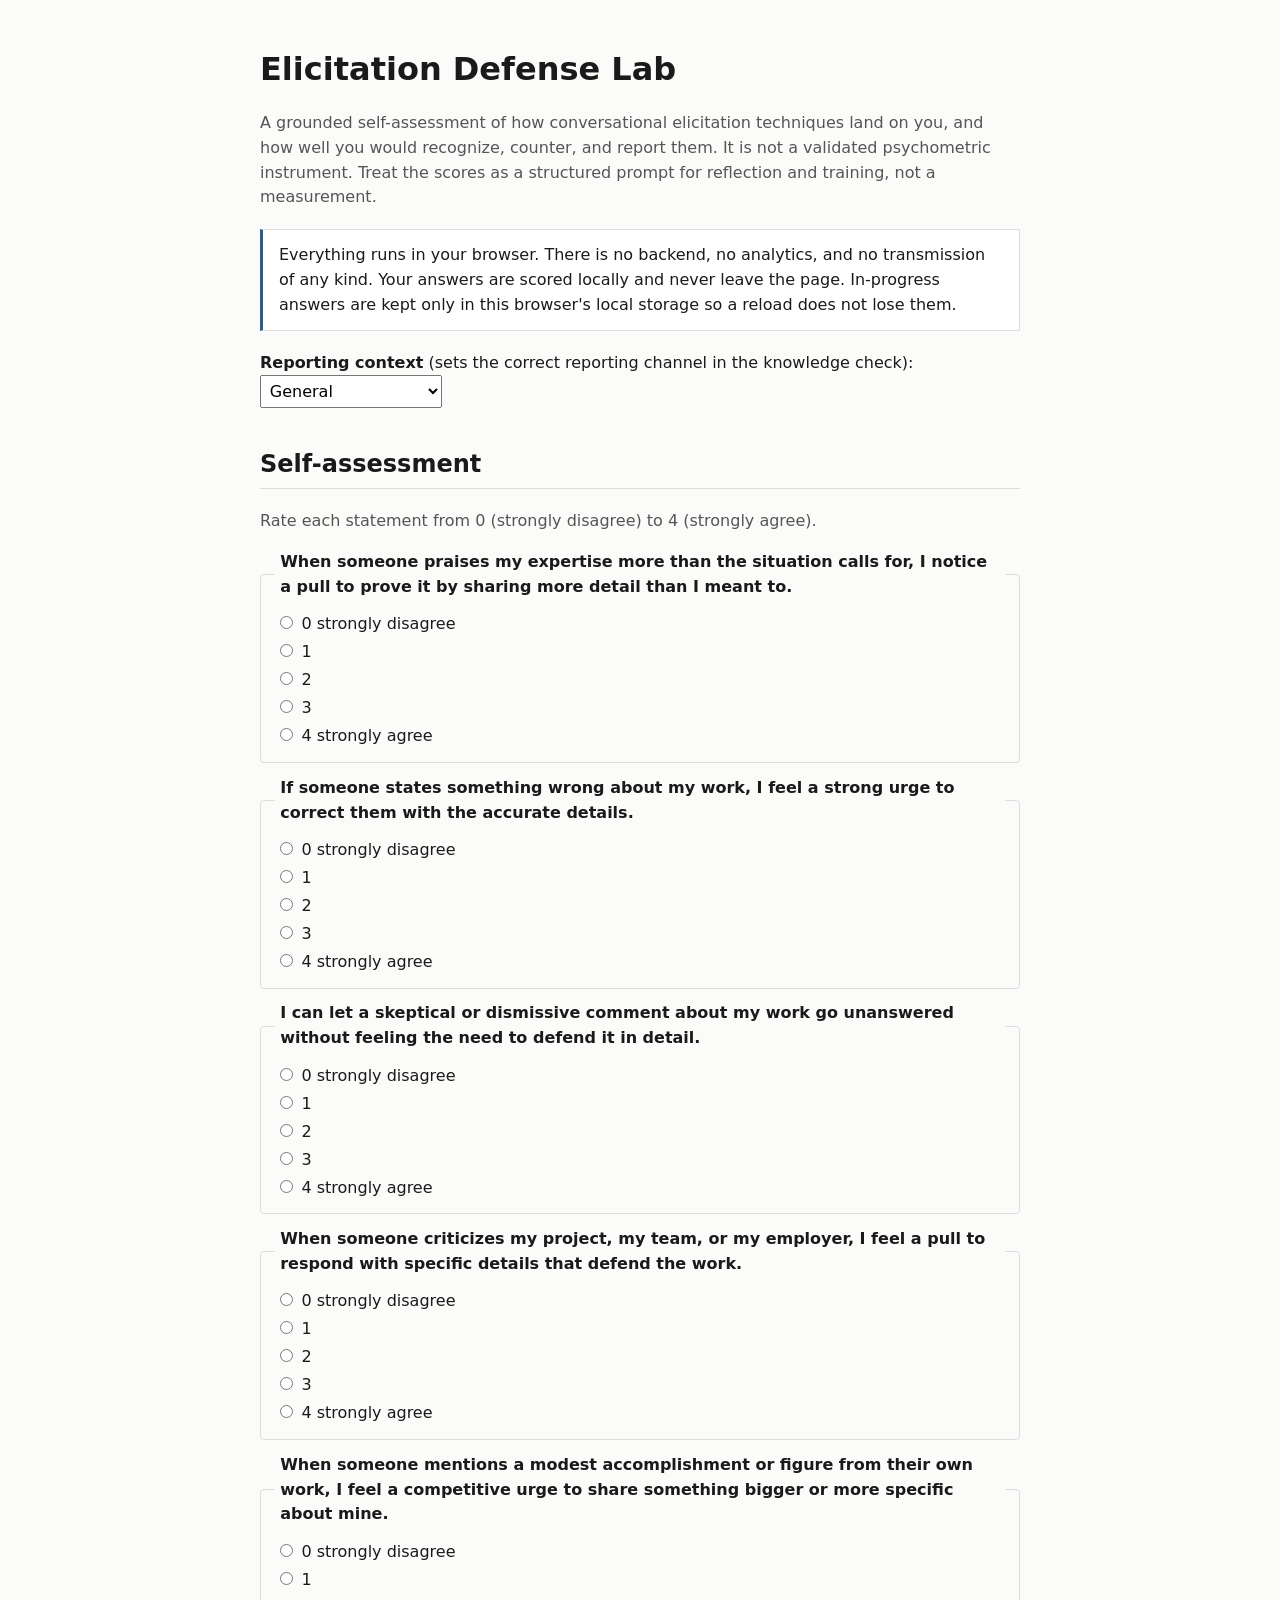
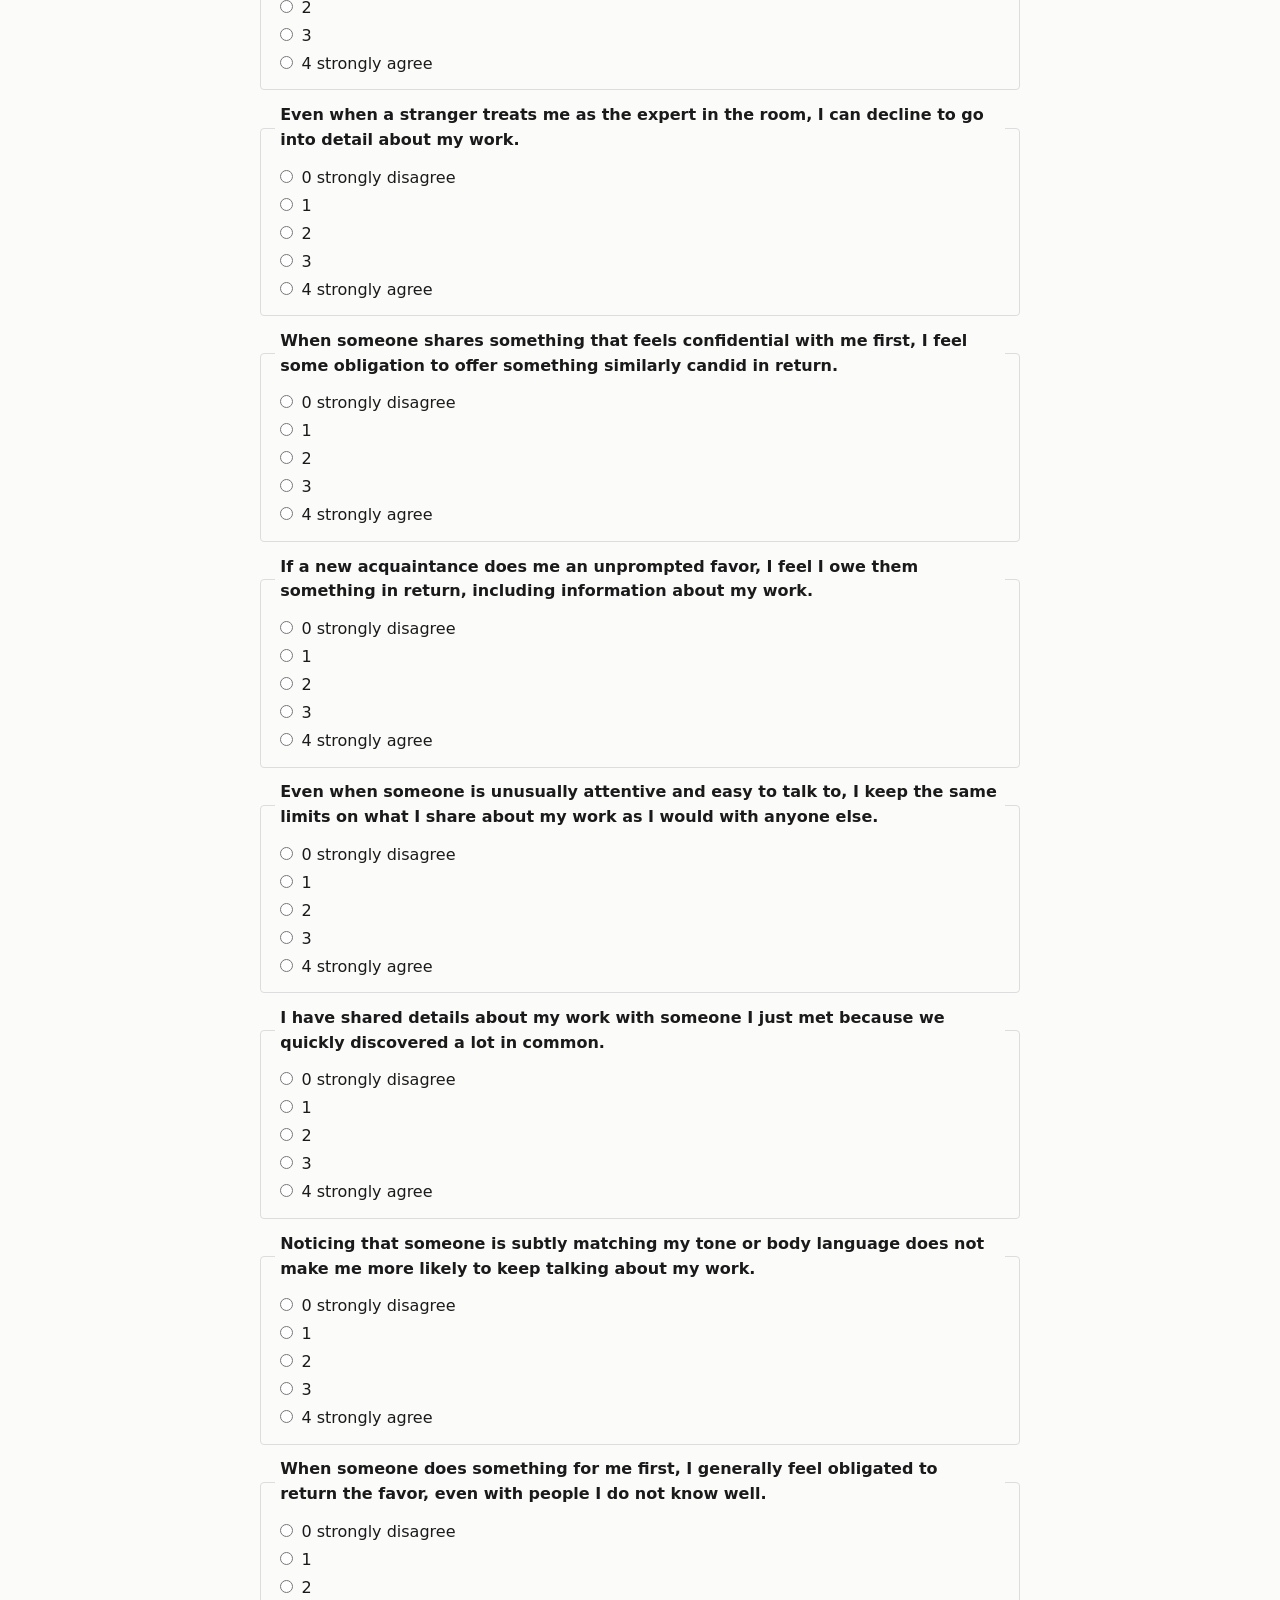
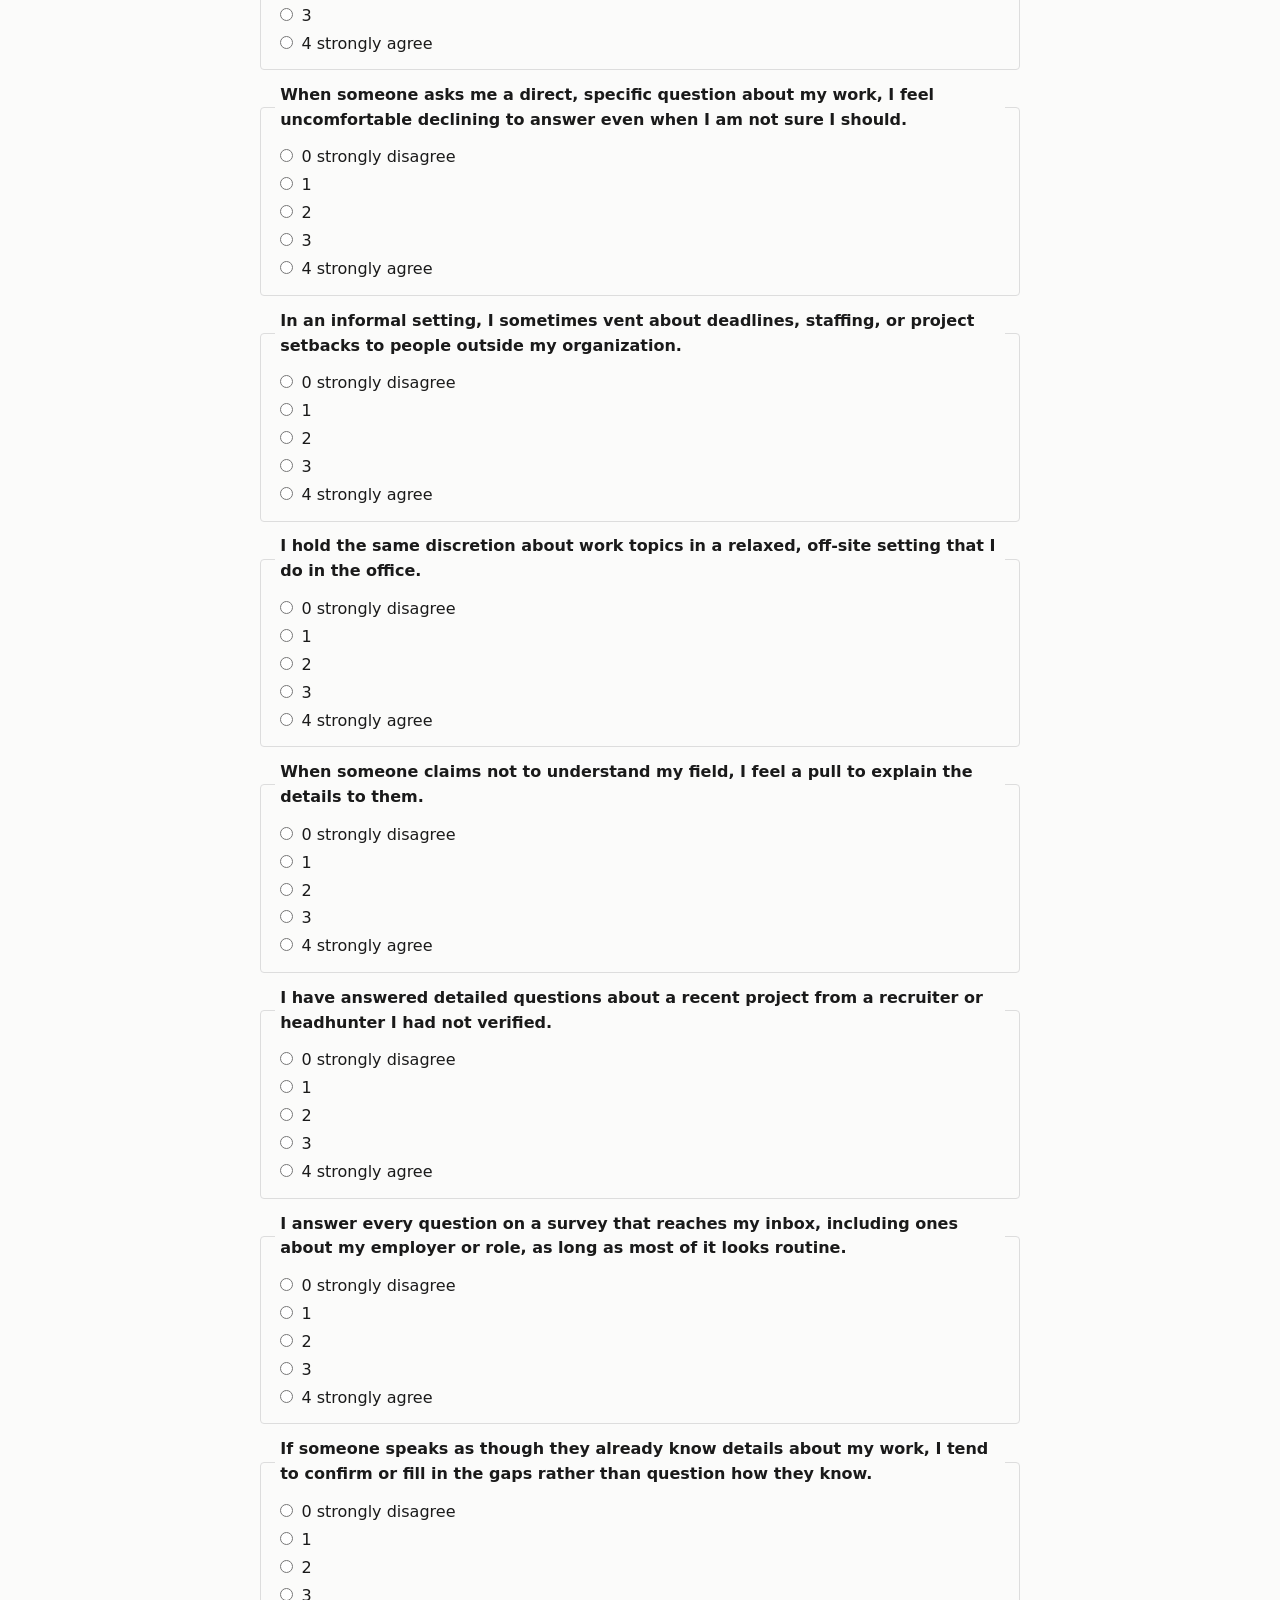
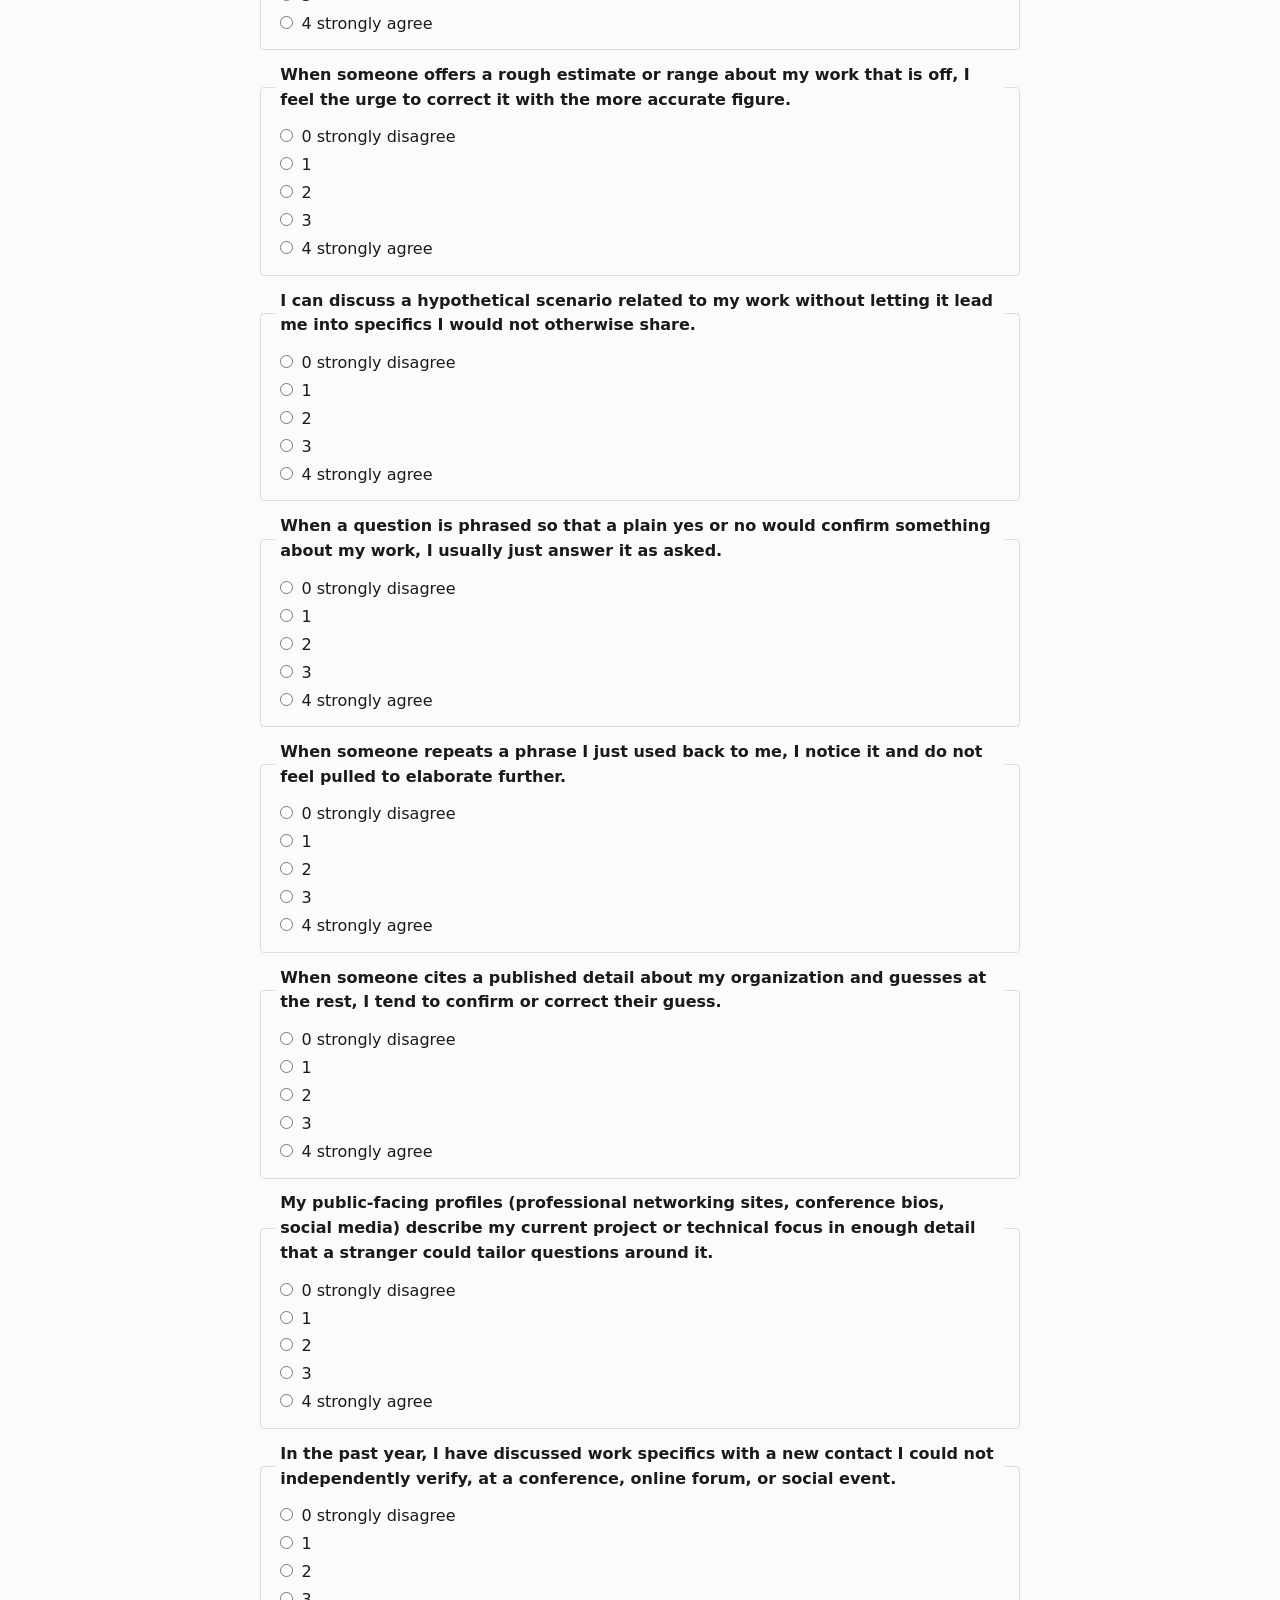
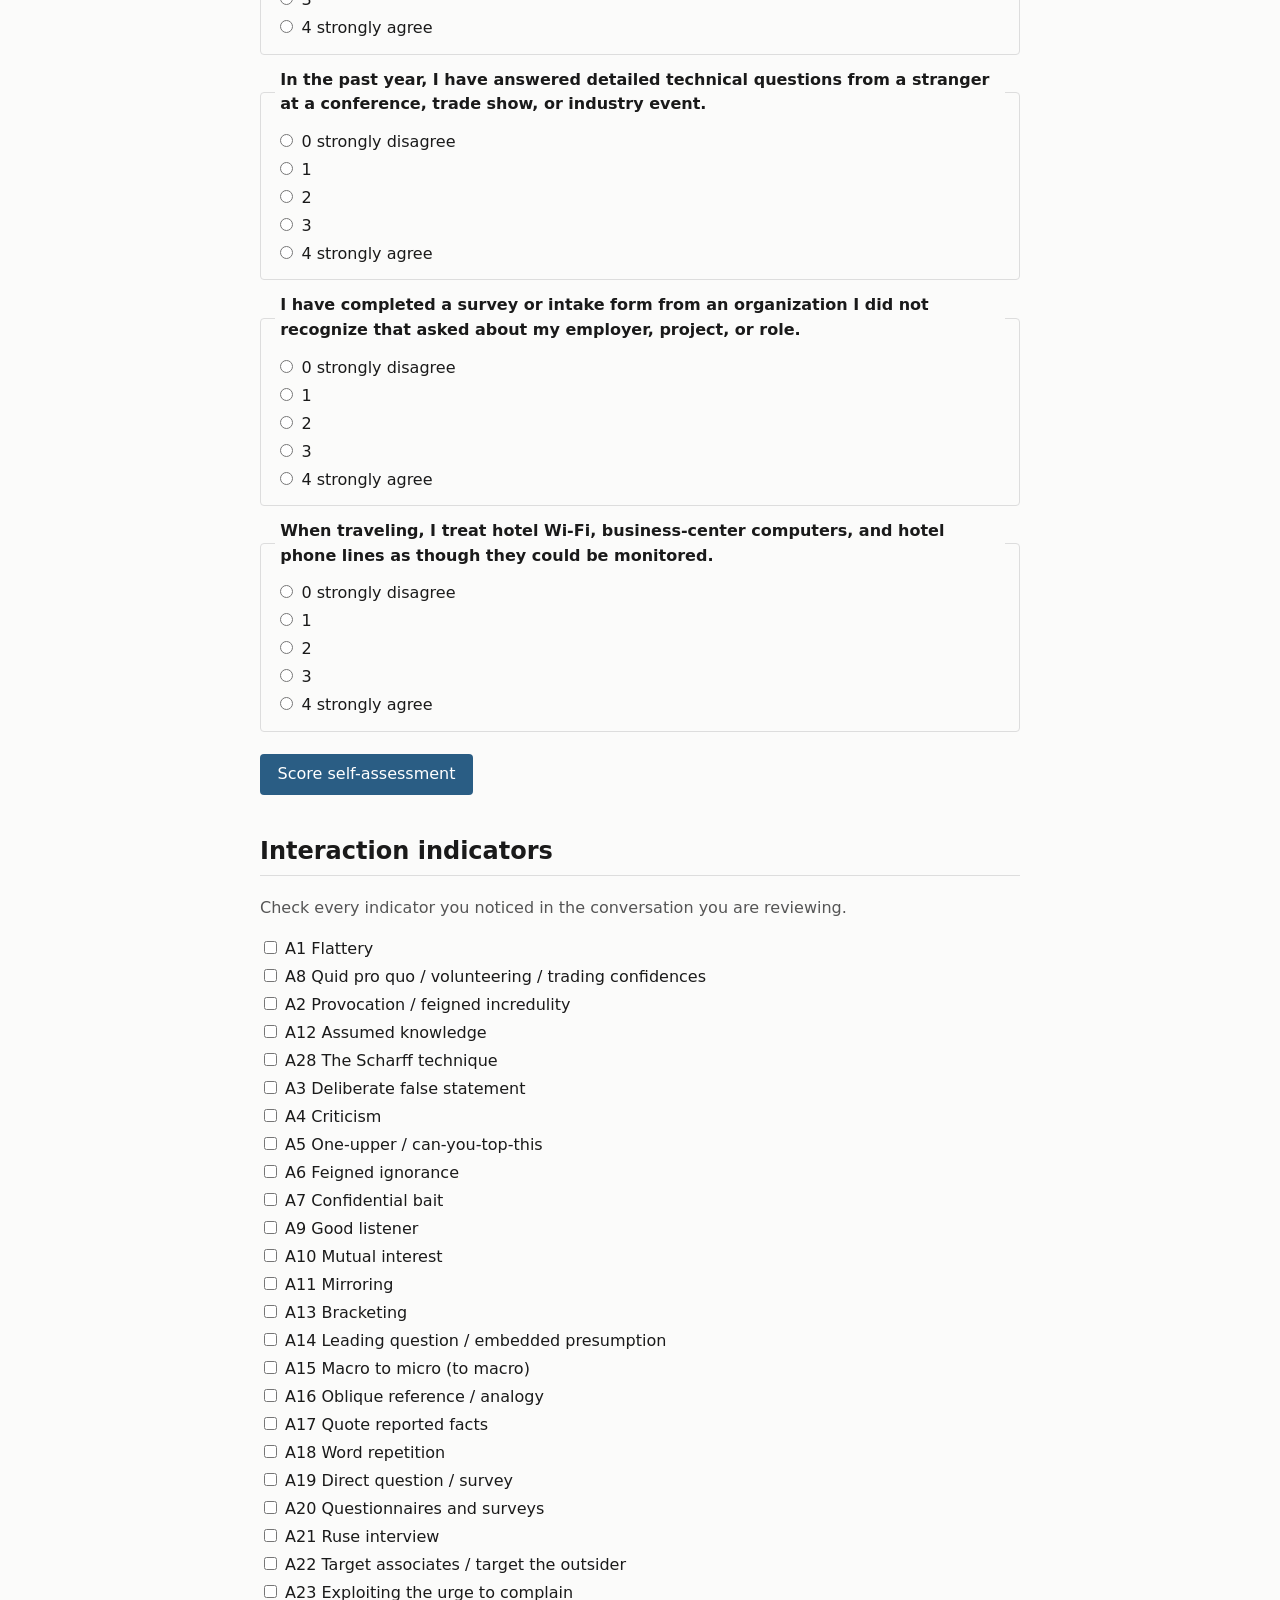
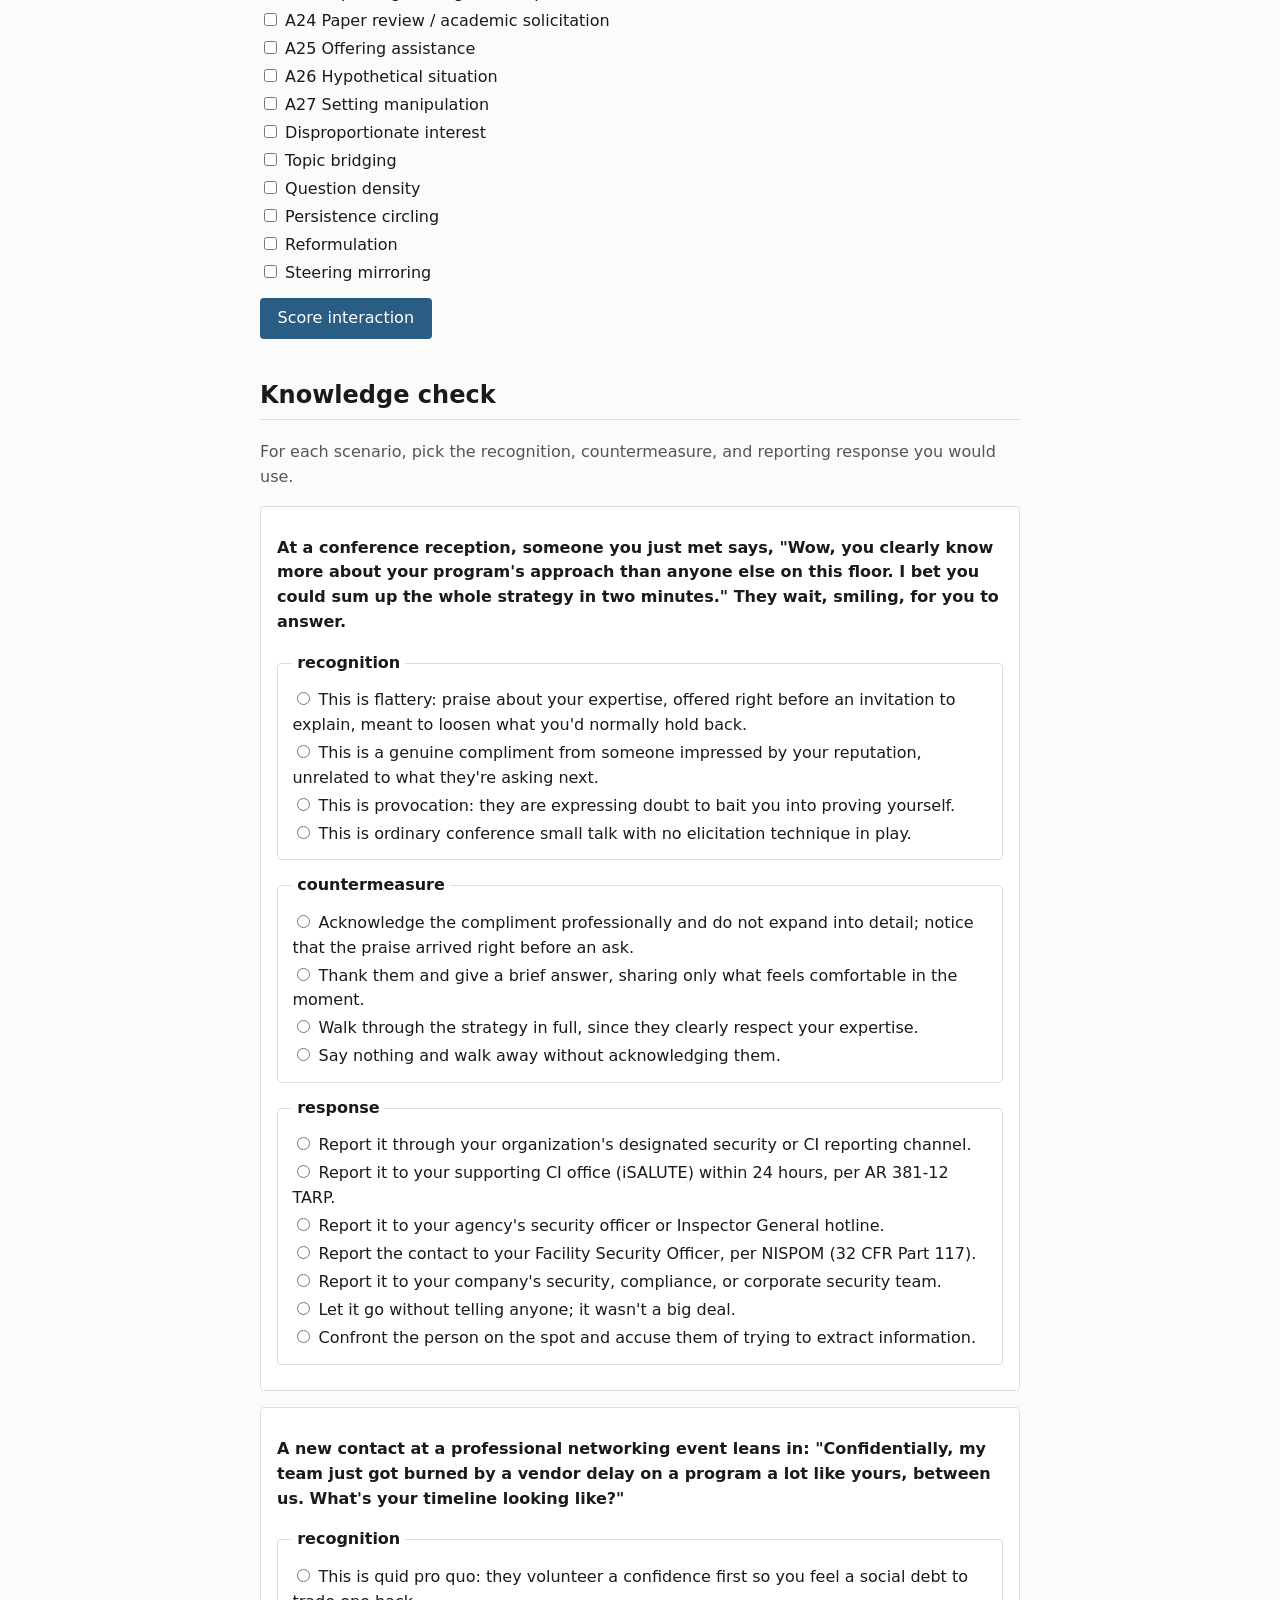
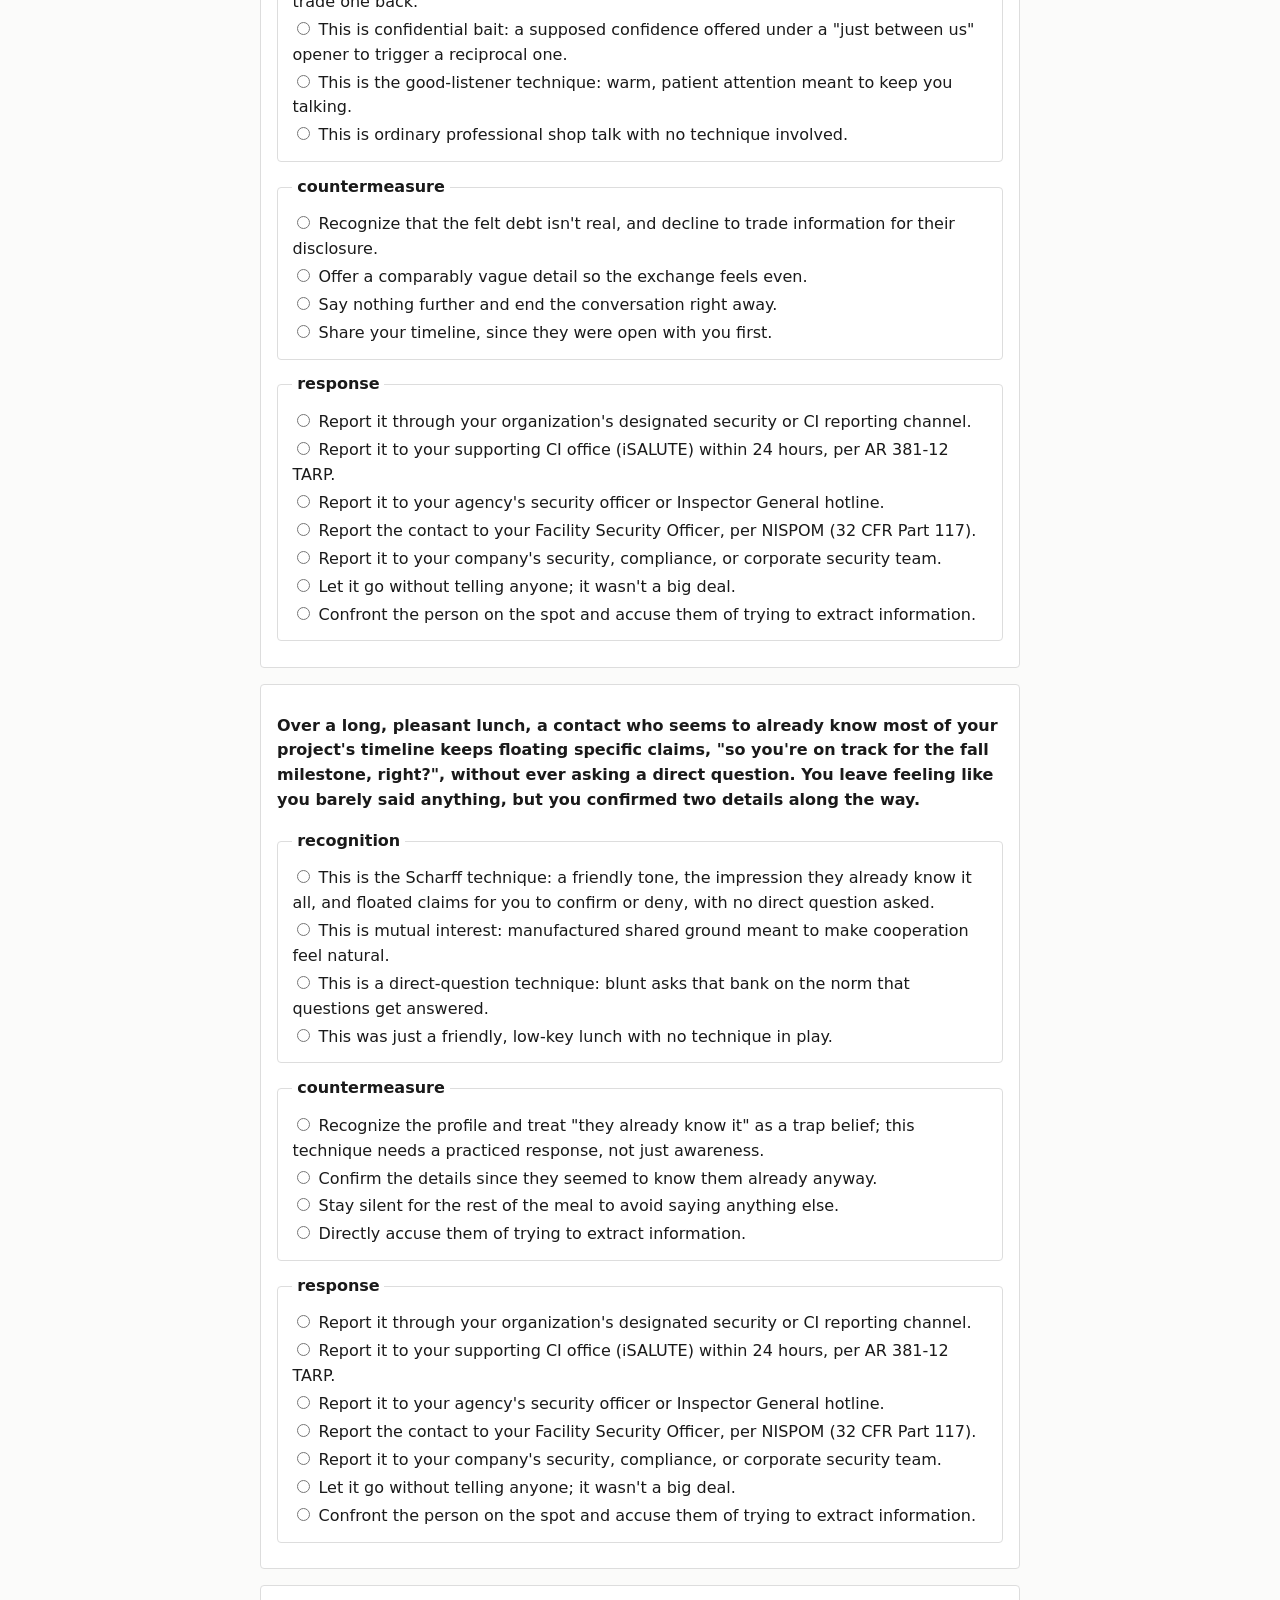
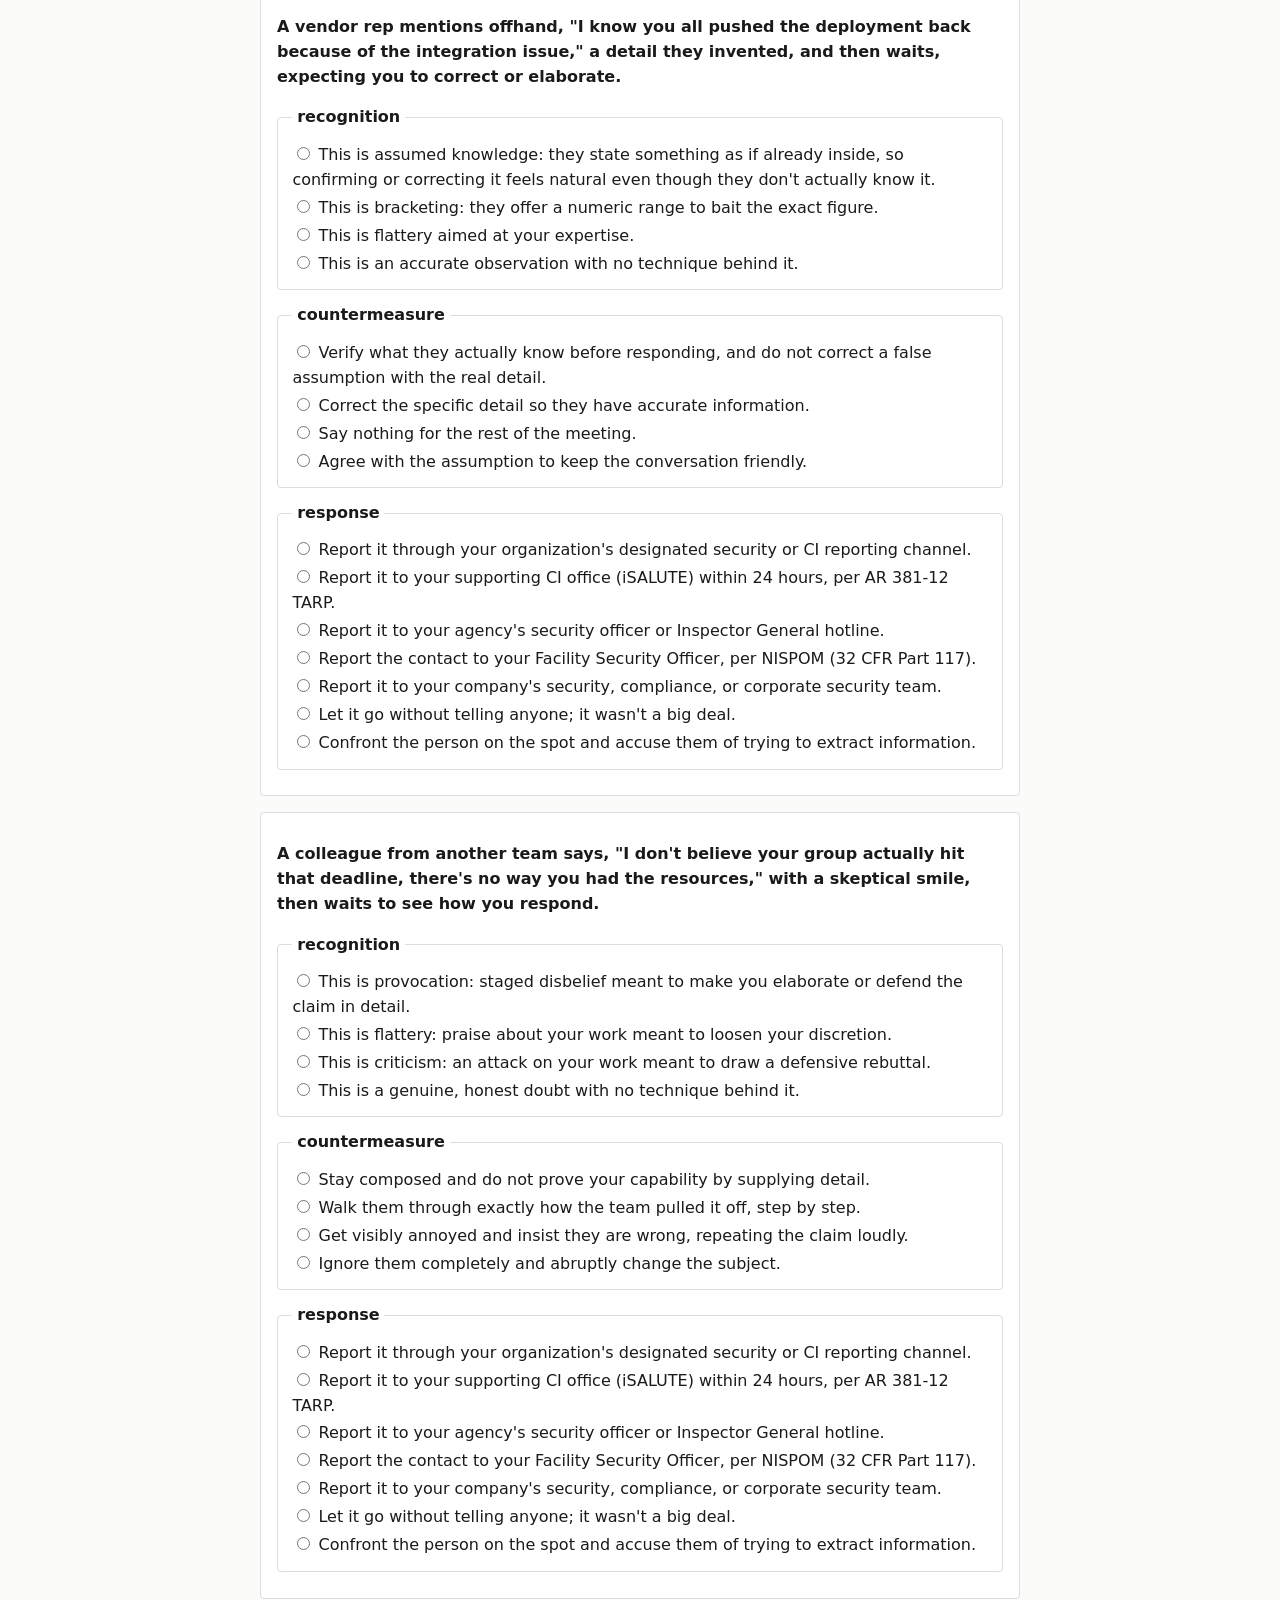
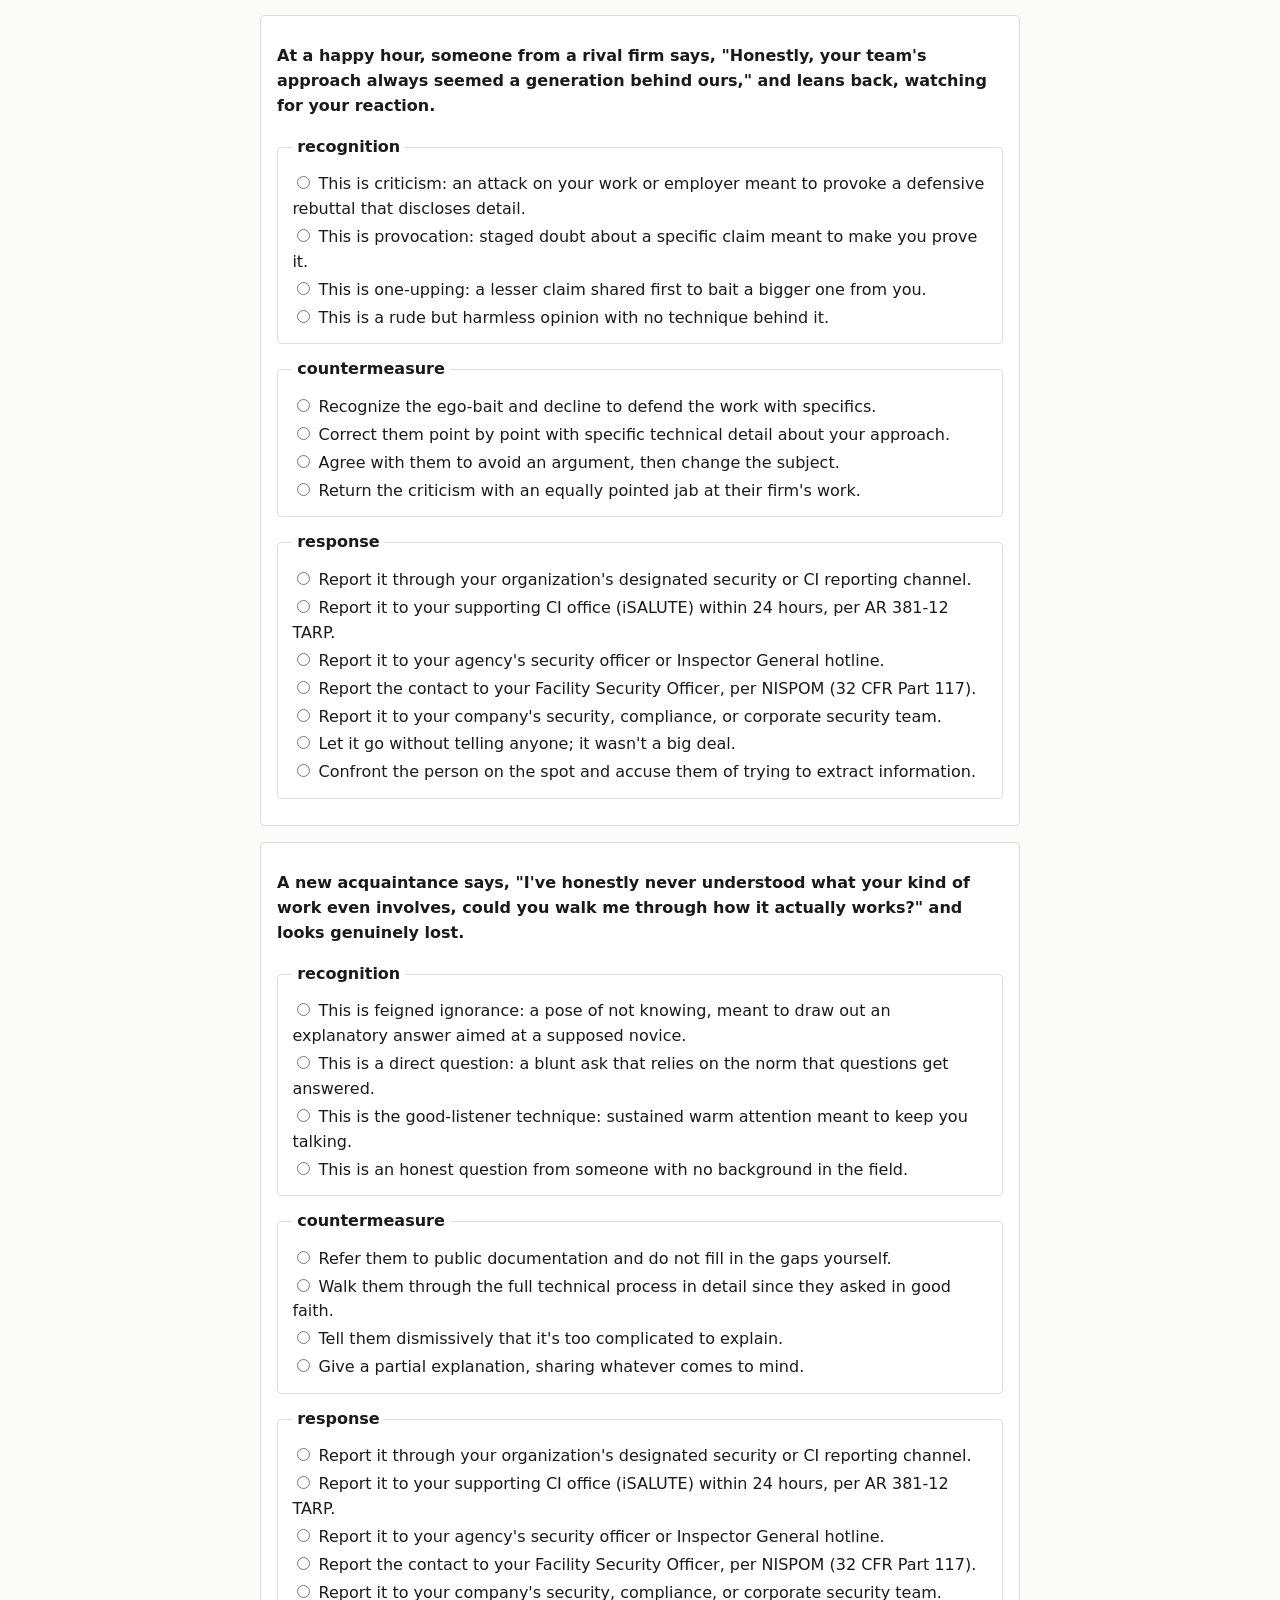
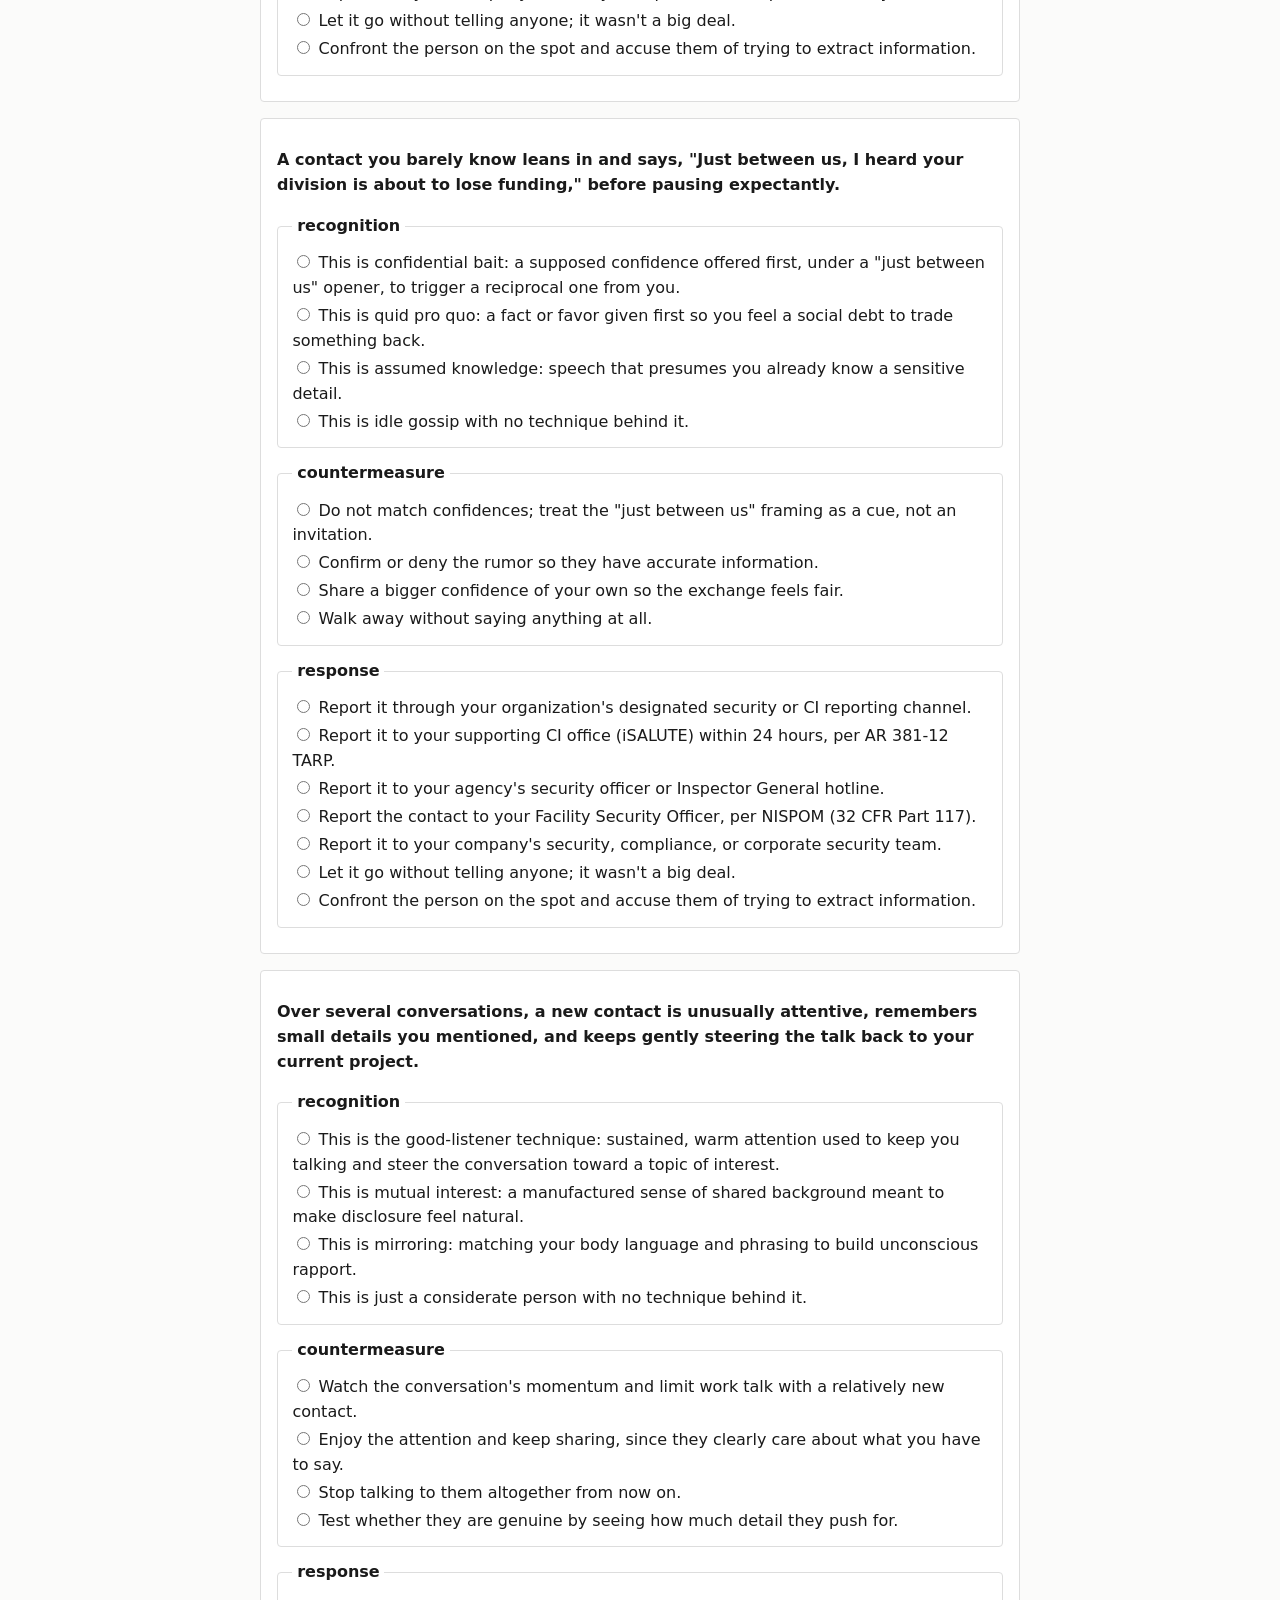
==== web/index.html @ 2da835b1 "Add static assessment page with Python/JS scoring parity test" ====
<!DOCTYPE html>
<html lang="en">
<head>
  <meta charset="utf-8">
  <meta name="viewport" content="width=device-width, initial-scale=1">
  <title>Elicitation Defense Lab</title>
  <style>
    :root {
      --fg: #1a1a1a;
      --muted: #555;
      --bg: #fbfbfa;
      --card: #fff;
      --line: #ddd;
      --accent: #2a5d84;
      --flag: #8a3324;
    }
    body {
      margin: 0;
      font: 16px/1.55 system-ui, sans-serif;
      color: var(--fg);
      background: var(--bg);
    }
    main { max-width: 760px; margin: 0 auto; padding: 1.5rem 1.2rem 4rem; }
    h1 { margin-bottom: .2rem; }
    h2 { margin-top: 2.4rem; border-bottom: 1px solid var(--line); padding-bottom: .3rem; }
    .note { color: var(--muted); }
    .privacy {
      background: var(--card);
      border: 1px solid var(--line);
      border-left: 3px solid var(--accent);
      padding: .8rem 1rem;
      margin: 1.2rem 0;
    }
    fieldset.item { border: 1px solid var(--line); border-radius: 4px; margin: .8rem 0; padding: .6rem .9rem; }
    fieldset.item legend { font-weight: 600; padding: 0 .3rem; }
    label.likert, label.check, label.choice { display: block; margin: .2rem 0; cursor: pointer; }
    .scenario { background: var(--card); border: 1px solid var(--line); border-radius: 4px; padding: .8rem 1rem; margin: 1rem 0; }
    .scenario > p:first-child { font-weight: 600; }
    button {
      font: inherit;
      background: var(--accent);
      color: #fff;
      border: 0;
      border-radius: 4px;
      padding: .5rem 1.1rem;
      margin-top: .6rem;
      cursor: pointer;
    }
    select { font: inherit; padding: .3rem; }
    #result { background: var(--card); border: 1px solid var(--line); border-radius: 4px; padding: 1rem 1.2rem; margin-top: 1.5rem; }
    .flag { color: var(--flag); font-weight: 600; }
    pre { background: #f2f2f0; border: 1px solid var(--line); border-radius: 4px; padding: .7rem; overflow-x: auto; font-size: .85rem; }
    #load-error { color: var(--flag); }
    .context-row { margin: 1rem 0; }
  </style>
</head>
<body>
<main>
  <h1>Elicitation Defense Lab</h1>
  <p class="note">A grounded self-assessment of how conversational elicitation techniques land on you, and how well you would recognize, counter, and report them. It is not a validated psychometric instrument. Treat the scores as a structured prompt for reflection and training, not a measurement.</p>

  <div class="privacy">
    Everything runs in your browser. There is no backend, no analytics, and no
    transmission of any kind. Your answers are scored locally and never leave the
    page. In-progress answers are kept only in this browser's local storage so a
    reload does not lose them.
  </div>

  <p id="load-error" hidden></p>

  <div class="context-row">
    <label for="context"><strong>Reporting context</strong> (sets the correct reporting channel in the knowledge check):</label><br>
    <select id="context">
      <option value="general">General</option>
      <option value="dod">DoD</option>
      <option value="federal">Federal civilian</option>
      <option value="cleared_contractor">Cleared contractor</option>
      <option value="private_industry">Private industry</option>
    </select>
  </div>

  <h2>Self-assessment</h2>
  <p class="note">Rate each statement from 0 (strongly disagree) to 4 (strongly agree).</p>
  <div id="self-items"></div>
  <button id="self-run">Score self-assessment</button>

  <h2>Interaction indicators</h2>
  <p class="note">Check every indicator you noticed in the conversation you are reviewing.</p>
  <div id="interaction-items"></div>
  <button id="interaction-run">Score interaction</button>

  <h2>Knowledge check</h2>
  <p class="note">For each scenario, pick the recognition, countermeasure, and reporting response you would use.</p>
  <div id="knowledge-items"></div>
  <button id="knowledge-run">Score knowledge check</button>

  <section id="result" hidden>
    <h2>Result</h2>
    <div id="result-summary"></div>
    <h3>Emitted event</h3>
    <p class="note">The event a scoring run produces. On a deployment this is what a security team would receive; here it stays in the page.</p>
    <pre id="event-json"></pre>
    <h3>What a defender would query</h3>
    <p class="note">The same event, seen from the detection side. These are the KQL and SPL a defender would run over the assessment feed.</p>
    <pre id="kql"></pre>
    <pre id="spl"></pre>
  </section>
</main>
<script type="module" src="app.js"></script>
</body>
</html>
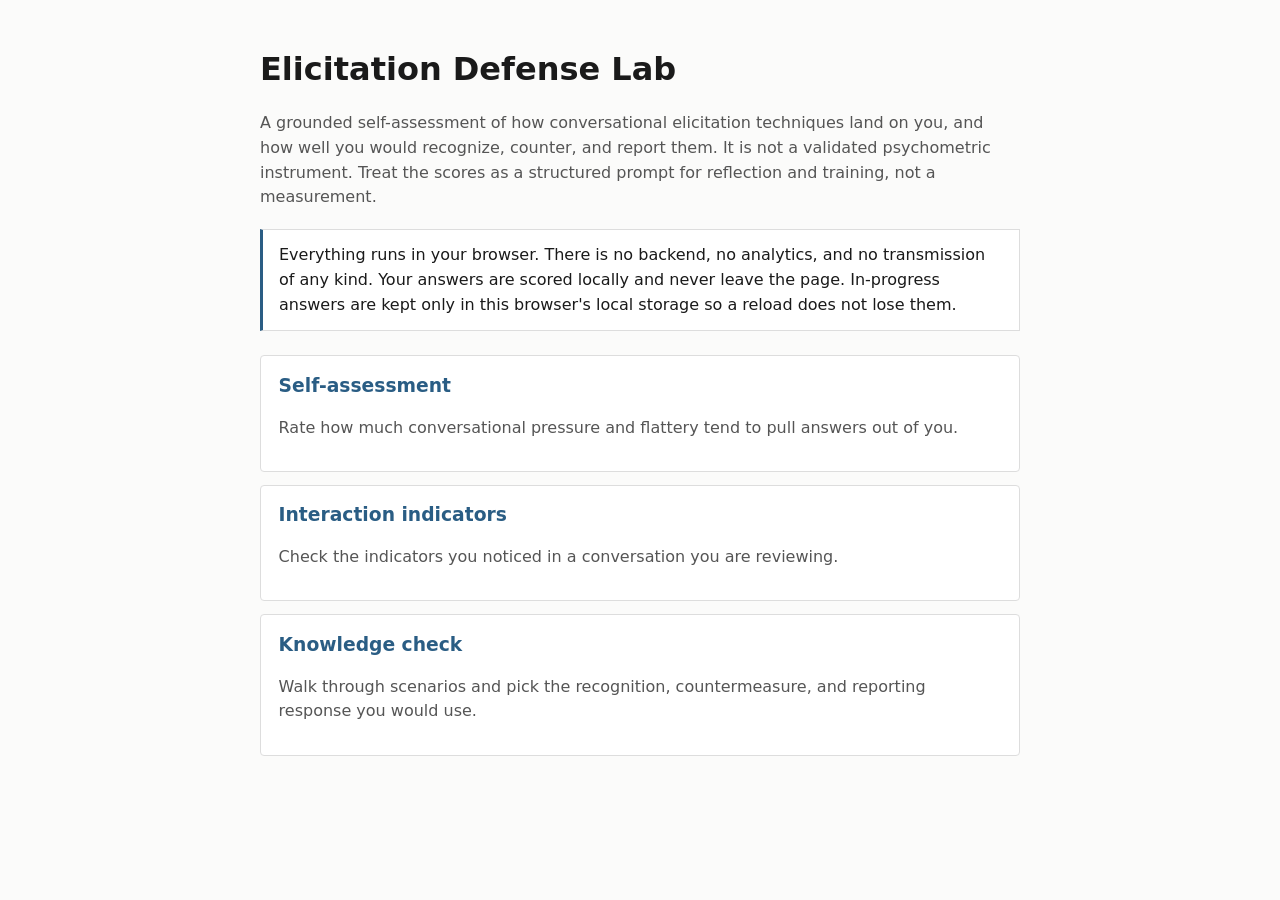
==== commit 3218e234: "Split web page into landing hub plus three module pages Each module (self-assessment, interaction, k" ====
--- a/web/index.html
+++ b/web/index.html
@@ -4,55 +4,7 @@
   <meta charset="utf-8">
   <meta name="viewport" content="width=device-width, initial-scale=1">
   <title>Elicitation Defense Lab</title>
-  <style>
-    :root {
-      --fg: #1a1a1a;
-      --muted: #555;
-      --bg: #fbfbfa;
-      --card: #fff;
-      --line: #ddd;
-      --accent: #2a5d84;
-      --flag: #8a3324;
-    }
-    body {
-      margin: 0;
-      font: 16px/1.55 system-ui, sans-serif;
-      color: var(--fg);
-      background: var(--bg);
-    }
-    main { max-width: 760px; margin: 0 auto; padding: 1.5rem 1.2rem 4rem; }
-    h1 { margin-bottom: .2rem; }
-    h2 { margin-top: 2.4rem; border-bottom: 1px solid var(--line); padding-bottom: .3rem; }
-    .note { color: var(--muted); }
-    .privacy {
-      background: var(--card);
-      border: 1px solid var(--line);
-      border-left: 3px solid var(--accent);
-      padding: .8rem 1rem;
-      margin: 1.2rem 0;
-    }
-    fieldset.item { border: 1px solid var(--line); border-radius: 4px; margin: .8rem 0; padding: .6rem .9rem; }
-    fieldset.item legend { font-weight: 600; padding: 0 .3rem; }
-    label.likert, label.check, label.choice { display: block; margin: .2rem 0; cursor: pointer; }
-    .scenario { background: var(--card); border: 1px solid var(--line); border-radius: 4px; padding: .8rem 1rem; margin: 1rem 0; }
-    .scenario > p:first-child { font-weight: 600; }
-    button {
-      font: inherit;
-      background: var(--accent);
-      color: #fff;
-      border: 0;
-      border-radius: 4px;
-      padding: .5rem 1.1rem;
-      margin-top: .6rem;
-      cursor: pointer;
-    }
-    select { font: inherit; padding: .3rem; }
-    #result { background: var(--card); border: 1px solid var(--line); border-radius: 4px; padding: 1rem 1.2rem; margin-top: 1.5rem; }
-    .flag { color: var(--flag); font-weight: 600; }
-    pre { background: #f2f2f0; border: 1px solid var(--line); border-radius: 4px; padding: .7rem; overflow-x: auto; font-size: .85rem; }
-    #load-error { color: var(--flag); }
-    .context-row { margin: 1rem 0; }
-  </style>
+  <link rel="stylesheet" href="style.css">
 </head>
 <body>
 <main>
@@ -66,46 +18,20 @@
     reload does not lose them.
   </div>
 
-  <p id="load-error" hidden></p>
-
-  <div class="context-row">
-    <label for="context"><strong>Reporting context</strong> (sets the correct reporting channel in the knowledge check):</label><br>
-    <select id="context">
-      <option value="general">General</option>
-      <option value="dod">DoD</option>
-      <option value="federal">Federal civilian</option>
-      <option value="cleared_contractor">Cleared contractor</option>
-      <option value="private_industry">Private industry</option>
-    </select>
-  </div>
-
-  <h2>Self-assessment</h2>
-  <p class="note">Rate each statement from 0 (strongly disagree) to 4 (strongly agree).</p>
-  <div id="self-items"></div>
-  <button id="self-run">Score self-assessment</button>
-
-  <h2>Interaction indicators</h2>
-  <p class="note">Check every indicator you noticed in the conversation you are reviewing.</p>
-  <div id="interaction-items"></div>
-  <button id="interaction-run">Score interaction</button>
-
-  <h2>Knowledge check</h2>
-  <p class="note">For each scenario, pick the recognition, countermeasure, and reporting response you would use.</p>
-  <div id="knowledge-items"></div>
-  <button id="knowledge-run">Score knowledge check</button>
-
-  <section id="result" hidden>
-    <h2>Result</h2>
-    <div id="result-summary"></div>
-    <h3>Emitted event</h3>
-    <p class="note">The event a scoring run produces. On a deployment this is what a security team would receive; here it stays in the page.</p>
-    <pre id="event-json"></pre>
-    <h3>What a defender would query</h3>
-    <p class="note">The same event, seen from the detection side. These are the KQL and SPL a defender would run over the assessment feed.</p>
-    <pre id="kql"></pre>
-    <pre id="spl"></pre>
-  </section>
+  <ul class="modules">
+    <li>
+      <h3><a href="self.html">Self-assessment</a></h3>
+      <p class="note">Rate how much conversational pressure and flattery tend to pull answers out of you.</p>
+    </li>
+    <li>
+      <h3><a href="interaction.html">Interaction indicators</a></h3>
+      <p class="note">Check the indicators you noticed in a conversation you are reviewing.</p>
+    </li>
+    <li>
+      <h3><a href="knowledge.html">Knowledge check</a></h3>
+      <p class="note">Walk through scenarios and pick the recognition, countermeasure, and reporting response you would use.</p>
+    </li>
+  </ul>
 </main>
-<script type="module" src="app.js"></script>
 </body>
 </html>
--- a/web/style.css
+++ b/web/style.css
@@ -0,0 +1,59 @@
+:root {
+  --fg: #1a1a1a;
+  --muted: #555;
+  --bg: #fbfbfa;
+  --card: #fff;
+  --line: #ddd;
+  --accent: #2a5d84;
+  --flag: #8a3324;
+}
+body {
+  margin: 0;
+  font: 16px/1.55 system-ui, sans-serif;
+  color: var(--fg);
+  background: var(--bg);
+}
+main { max-width: 760px; margin: 0 auto; padding: 1.5rem 1.2rem 4rem; }
+h1 { margin-bottom: .2rem; }
+h2 { margin-top: 2.4rem; border-bottom: 1px solid var(--line); padding-bottom: .3rem; }
+.note { color: var(--muted); }
+.privacy {
+  background: var(--card);
+  border: 1px solid var(--line);
+  border-left: 3px solid var(--accent);
+  padding: .8rem 1rem;
+  margin: 1.2rem 0;
+}
+.back-link { display: inline-block; margin-bottom: 1rem; }
+.modules { list-style: none; margin: 1.5rem 0; padding: 0; }
+.modules li {
+  background: var(--card);
+  border: 1px solid var(--line);
+  border-radius: 4px;
+  padding: .9rem 1.1rem;
+  margin: .8rem 0;
+}
+.modules h3 { margin: 0 0 .3rem; }
+.modules a { color: var(--accent); font-weight: 600; text-decoration: none; }
+.modules a:hover { text-decoration: underline; }
+fieldset.item { border: 1px solid var(--line); border-radius: 4px; margin: .8rem 0; padding: .6rem .9rem; }
+fieldset.item legend { font-weight: 600; padding: 0 .3rem; }
+label.likert, label.check, label.choice { display: block; margin: .2rem 0; cursor: pointer; }
+.scenario { background: var(--card); border: 1px solid var(--line); border-radius: 4px; padding: .8rem 1rem; margin: 1rem 0; }
+.scenario > p:first-child { font-weight: 600; }
+button {
+  font: inherit;
+  background: var(--accent);
+  color: #fff;
+  border: 0;
+  border-radius: 4px;
+  padding: .5rem 1.1rem;
+  margin-top: .6rem;
+  cursor: pointer;
+}
+select { font: inherit; padding: .3rem; }
+#result { background: var(--card); border: 1px solid var(--line); border-radius: 4px; padding: 1rem 1.2rem; margin-top: 1.5rem; }
+.flag { color: var(--flag); font-weight: 600; }
+pre { background: #f2f2f0; border: 1px solid var(--line); border-radius: 4px; padding: .7rem; overflow-x: auto; font-size: .85rem; }
+#load-error { color: var(--flag); }
+.context-row { margin: 1rem 0; }
